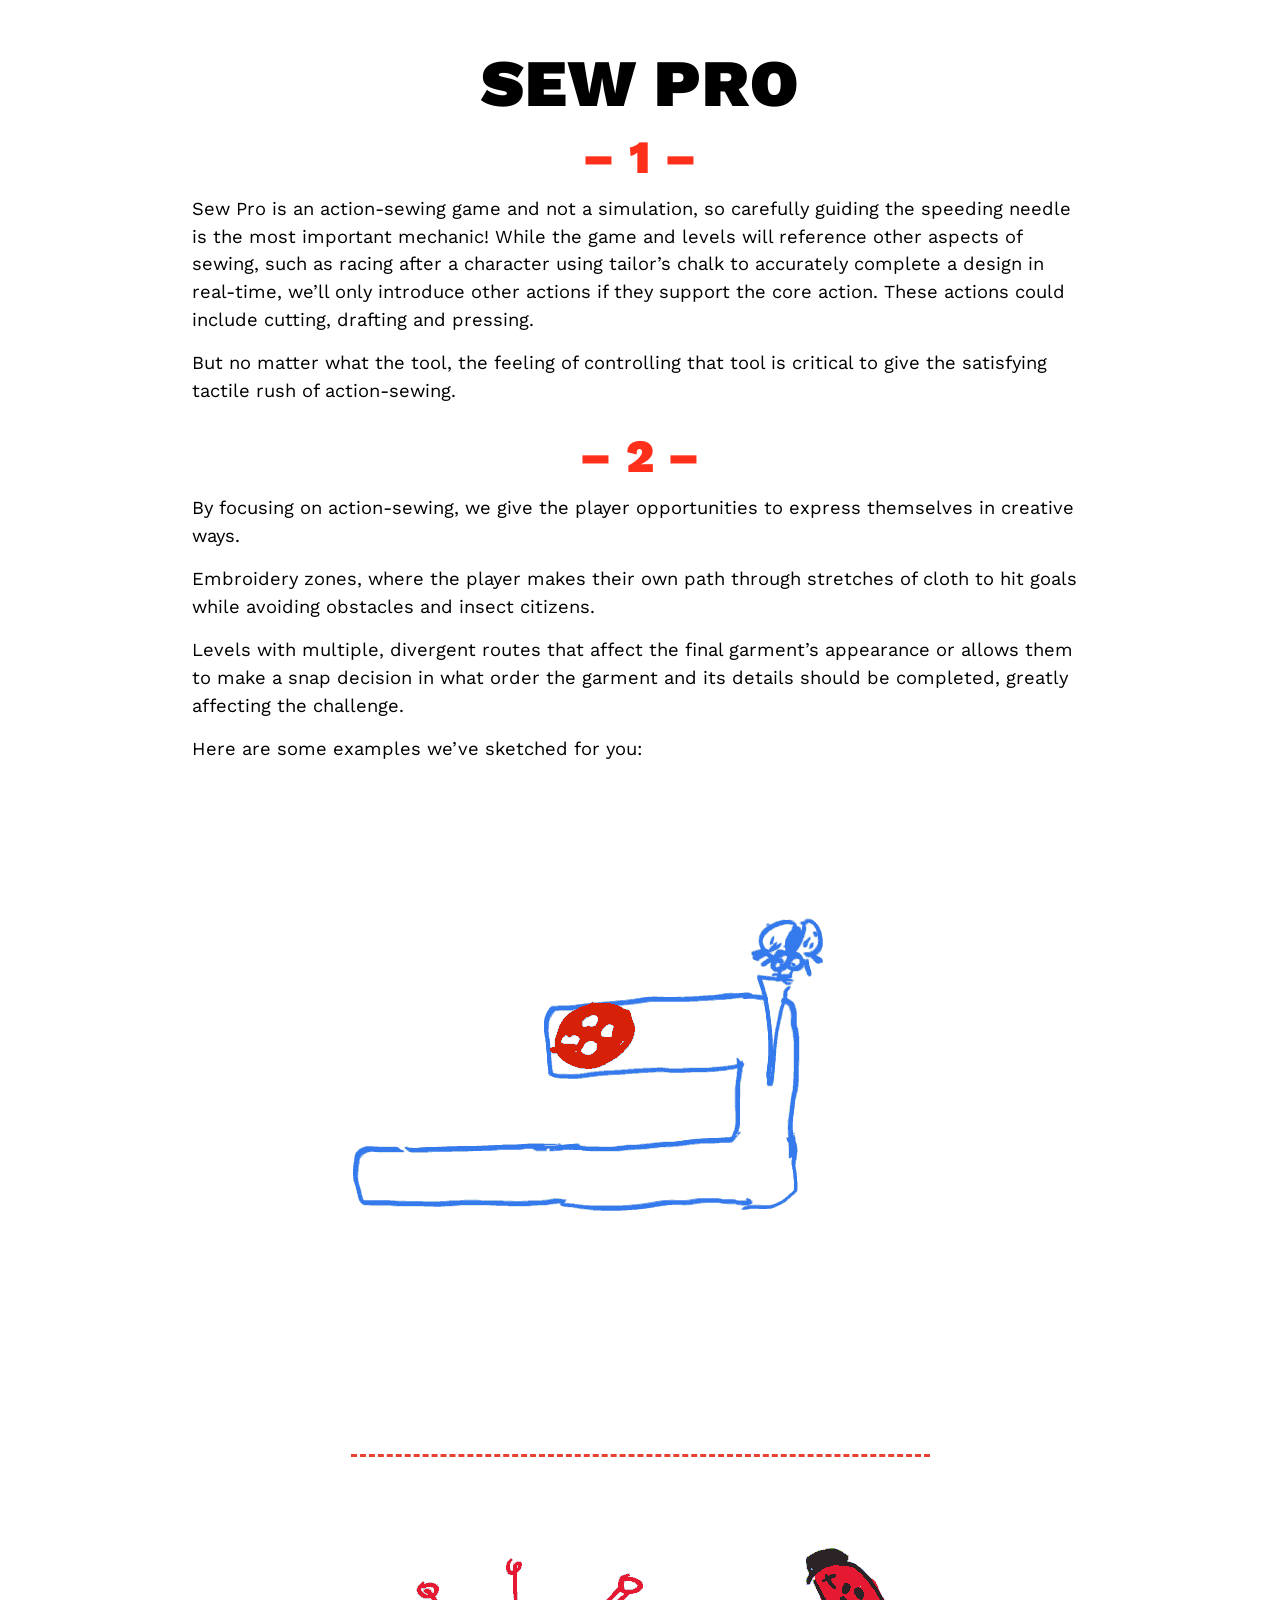
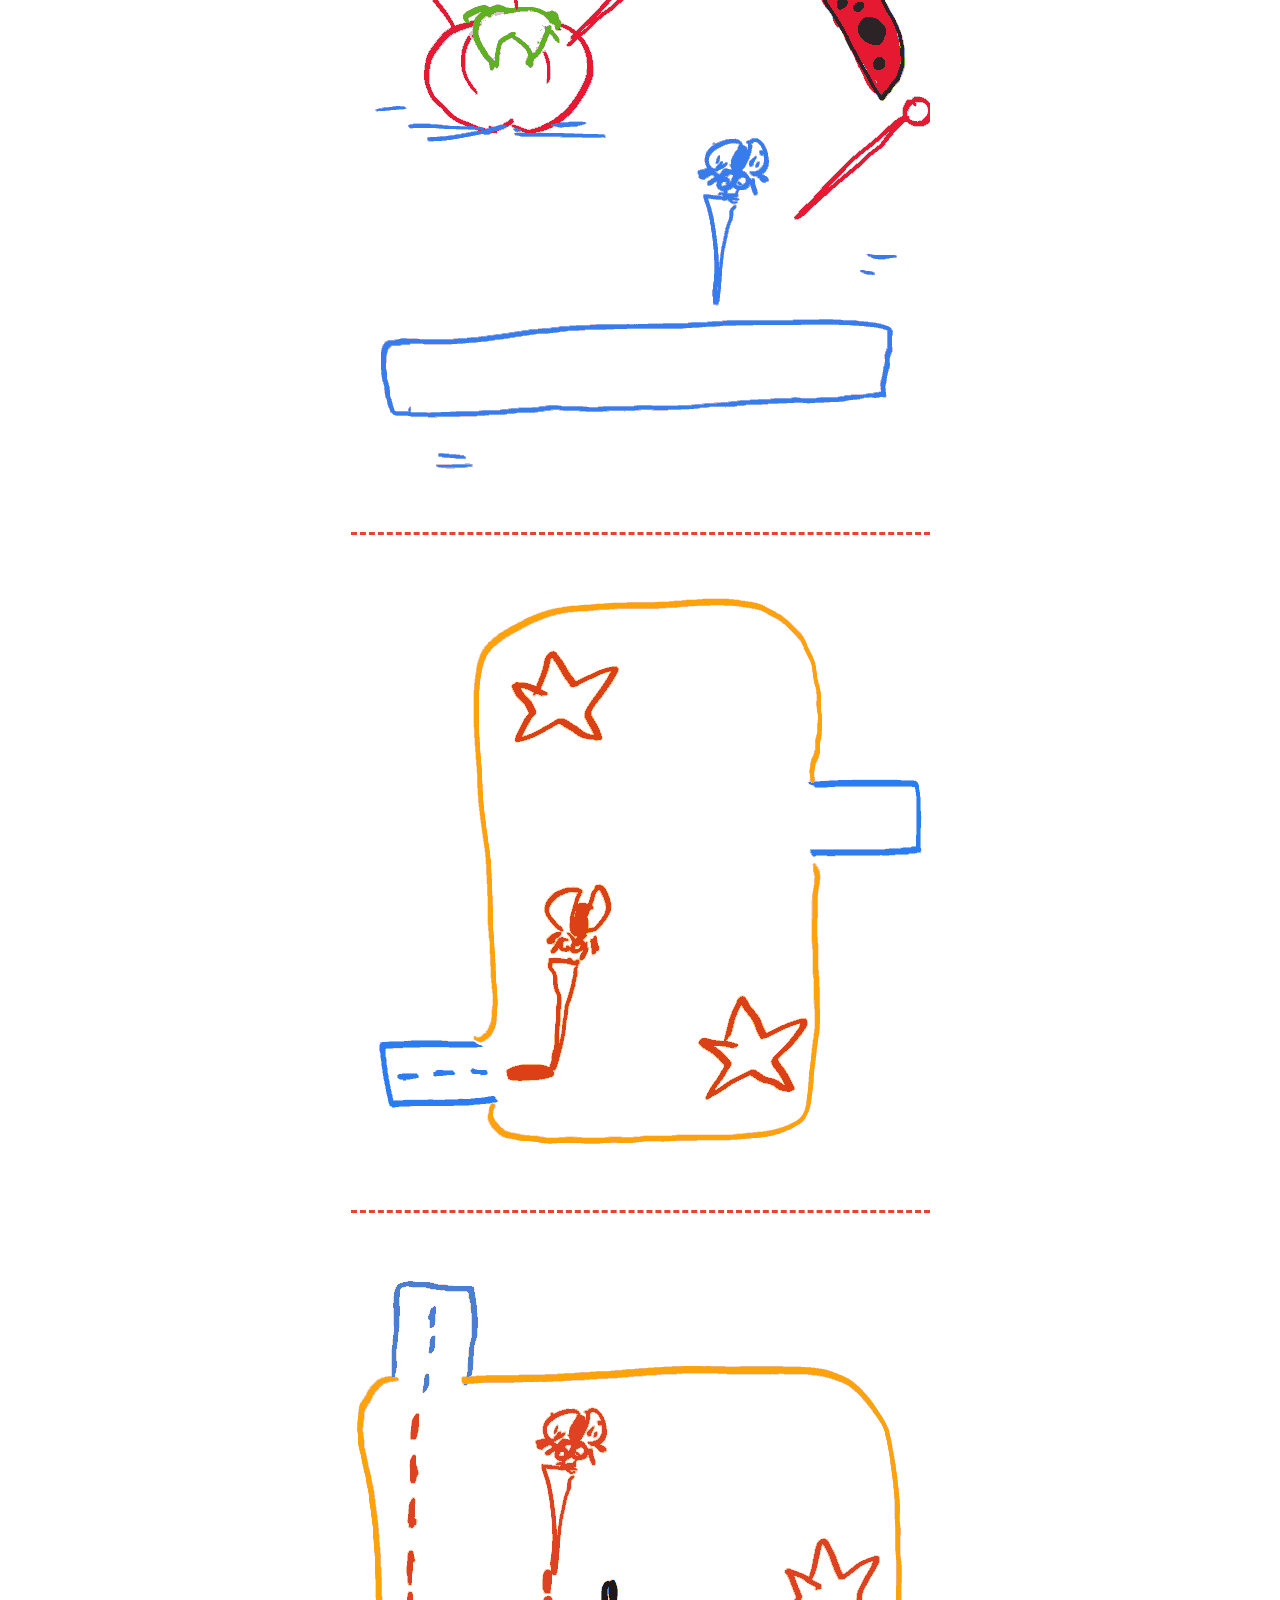
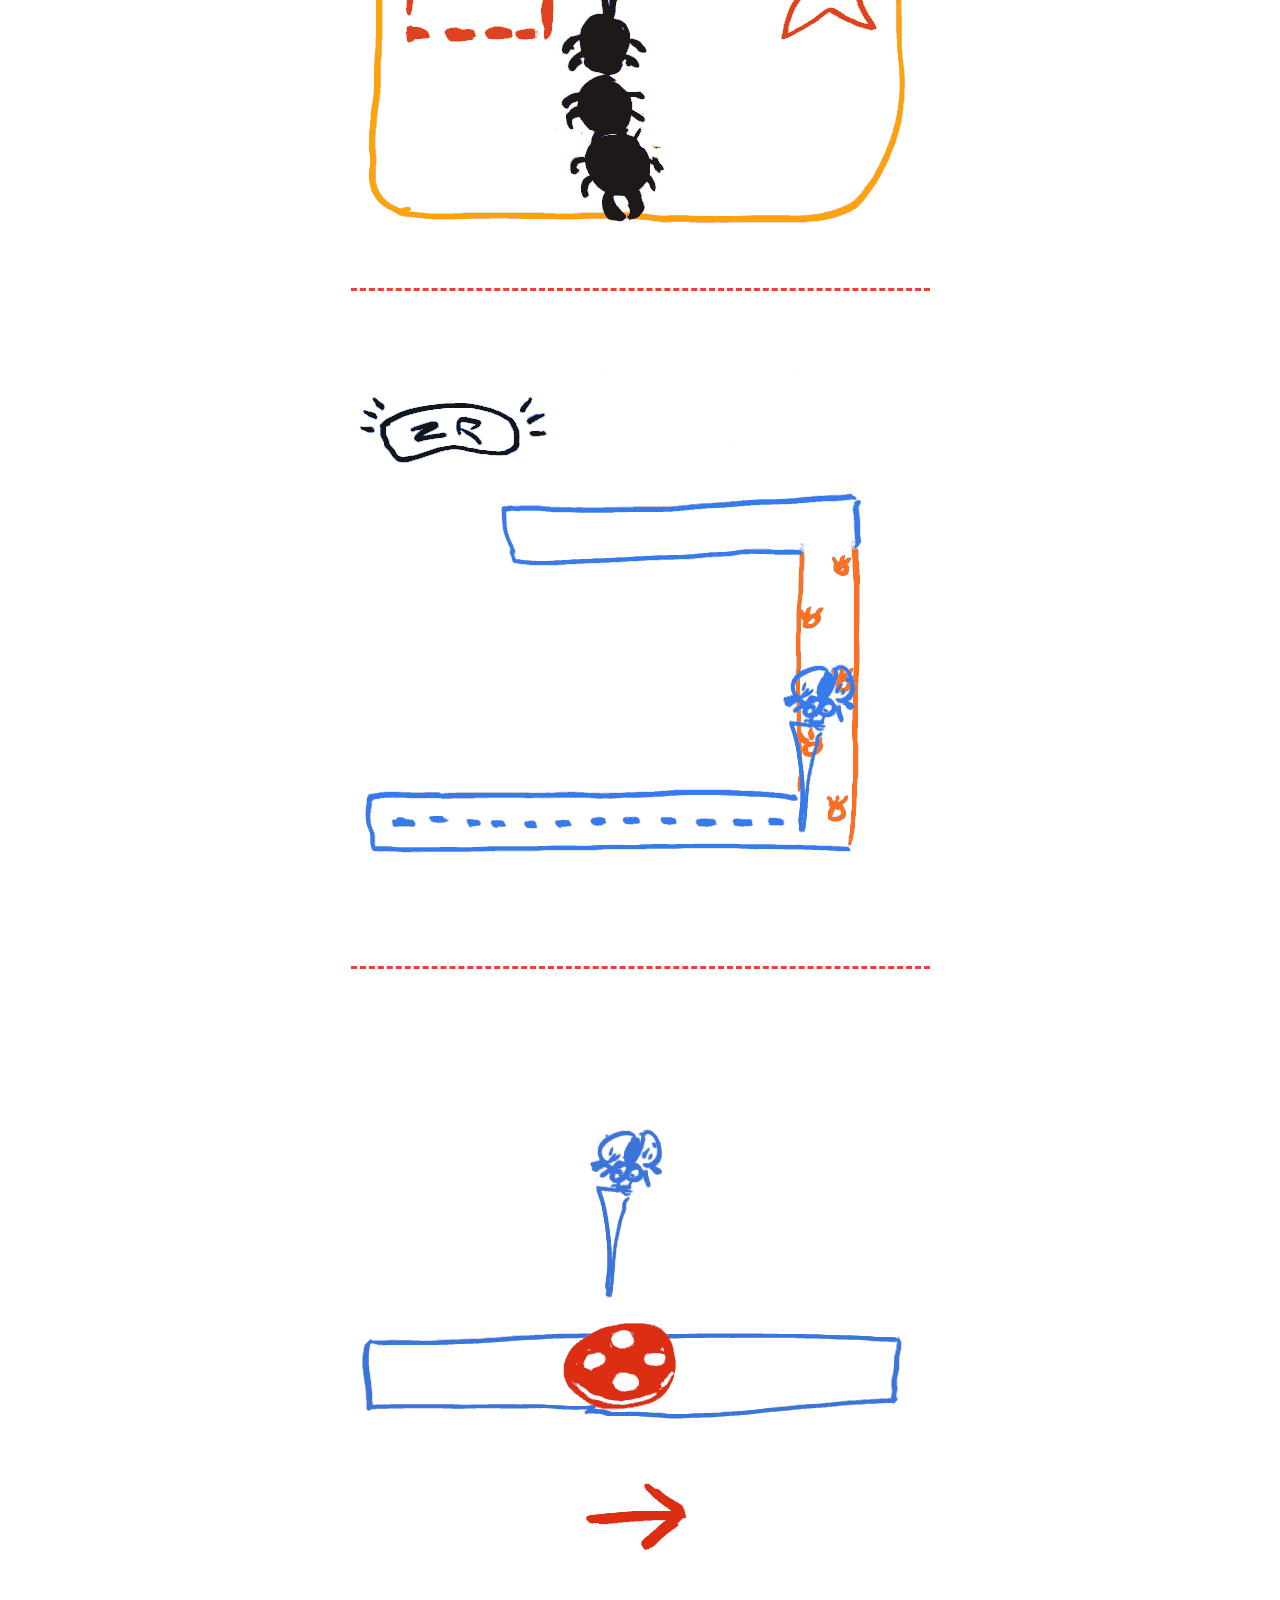
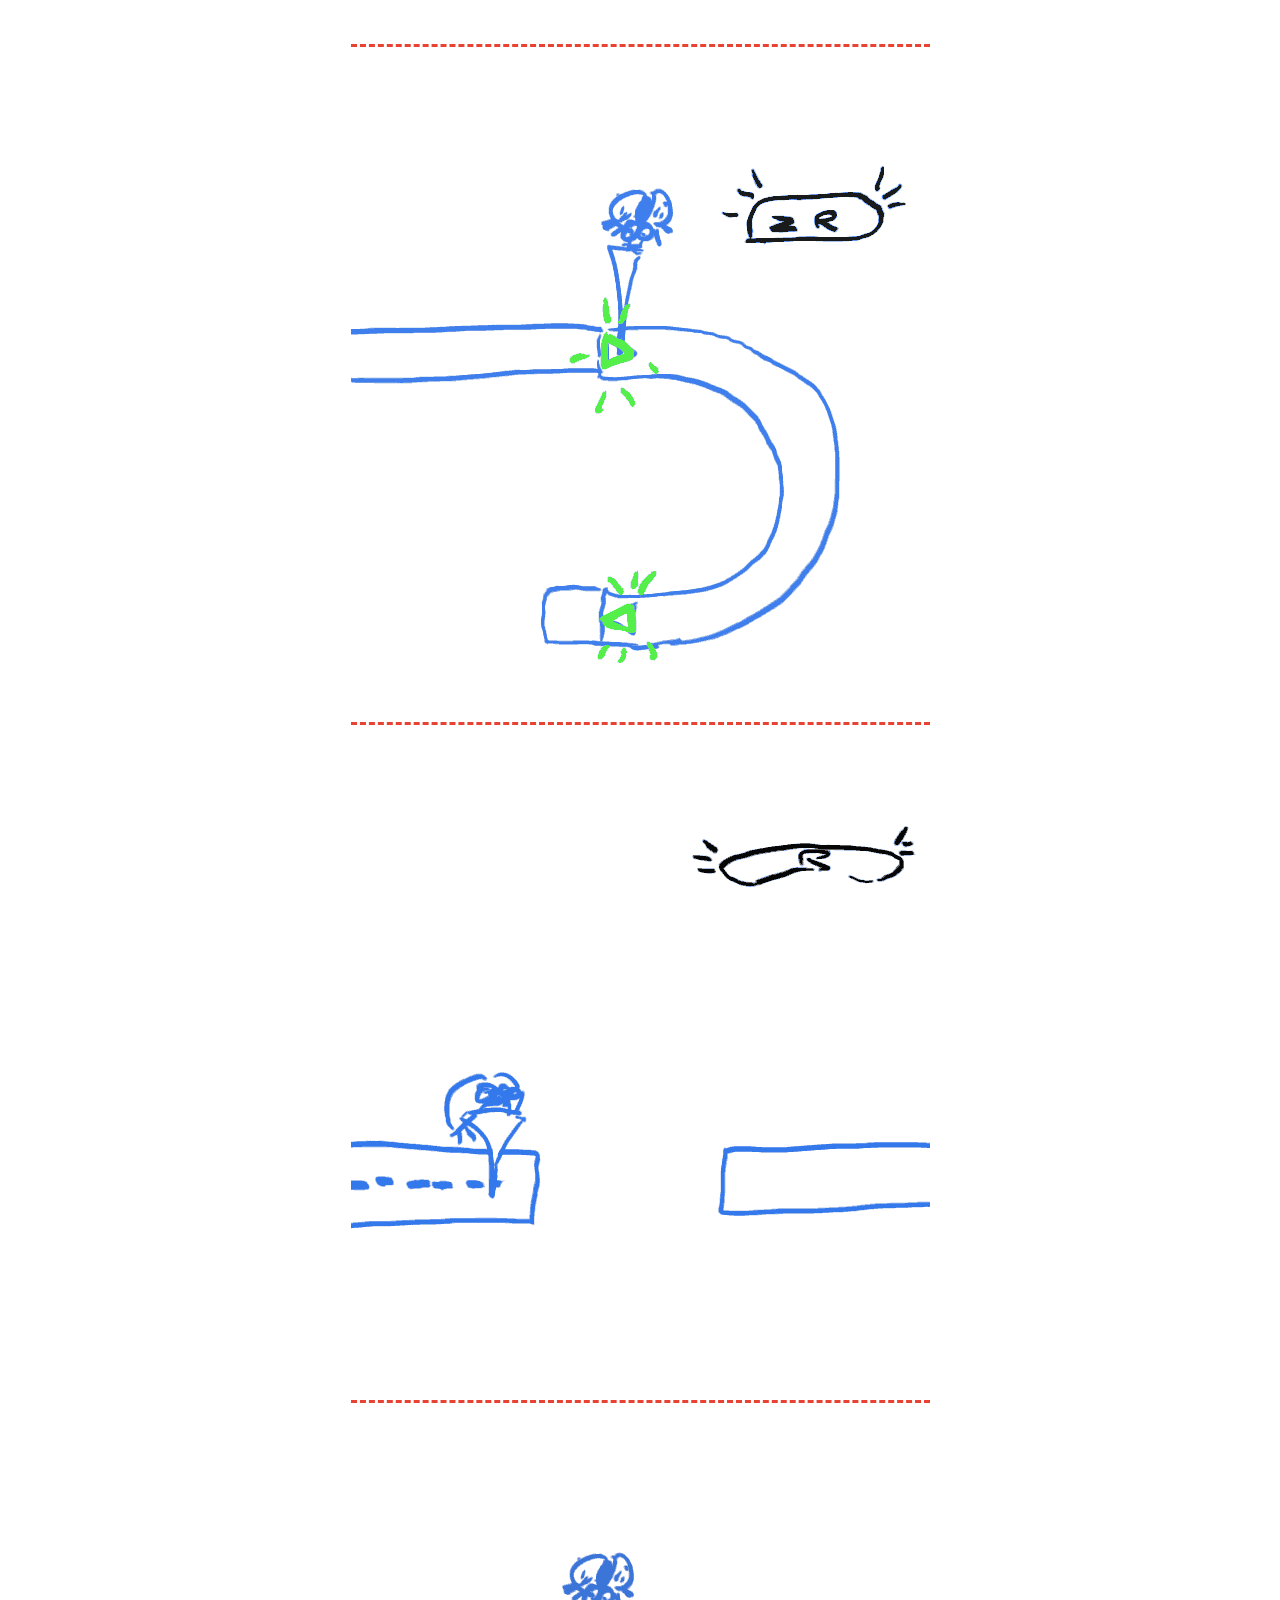
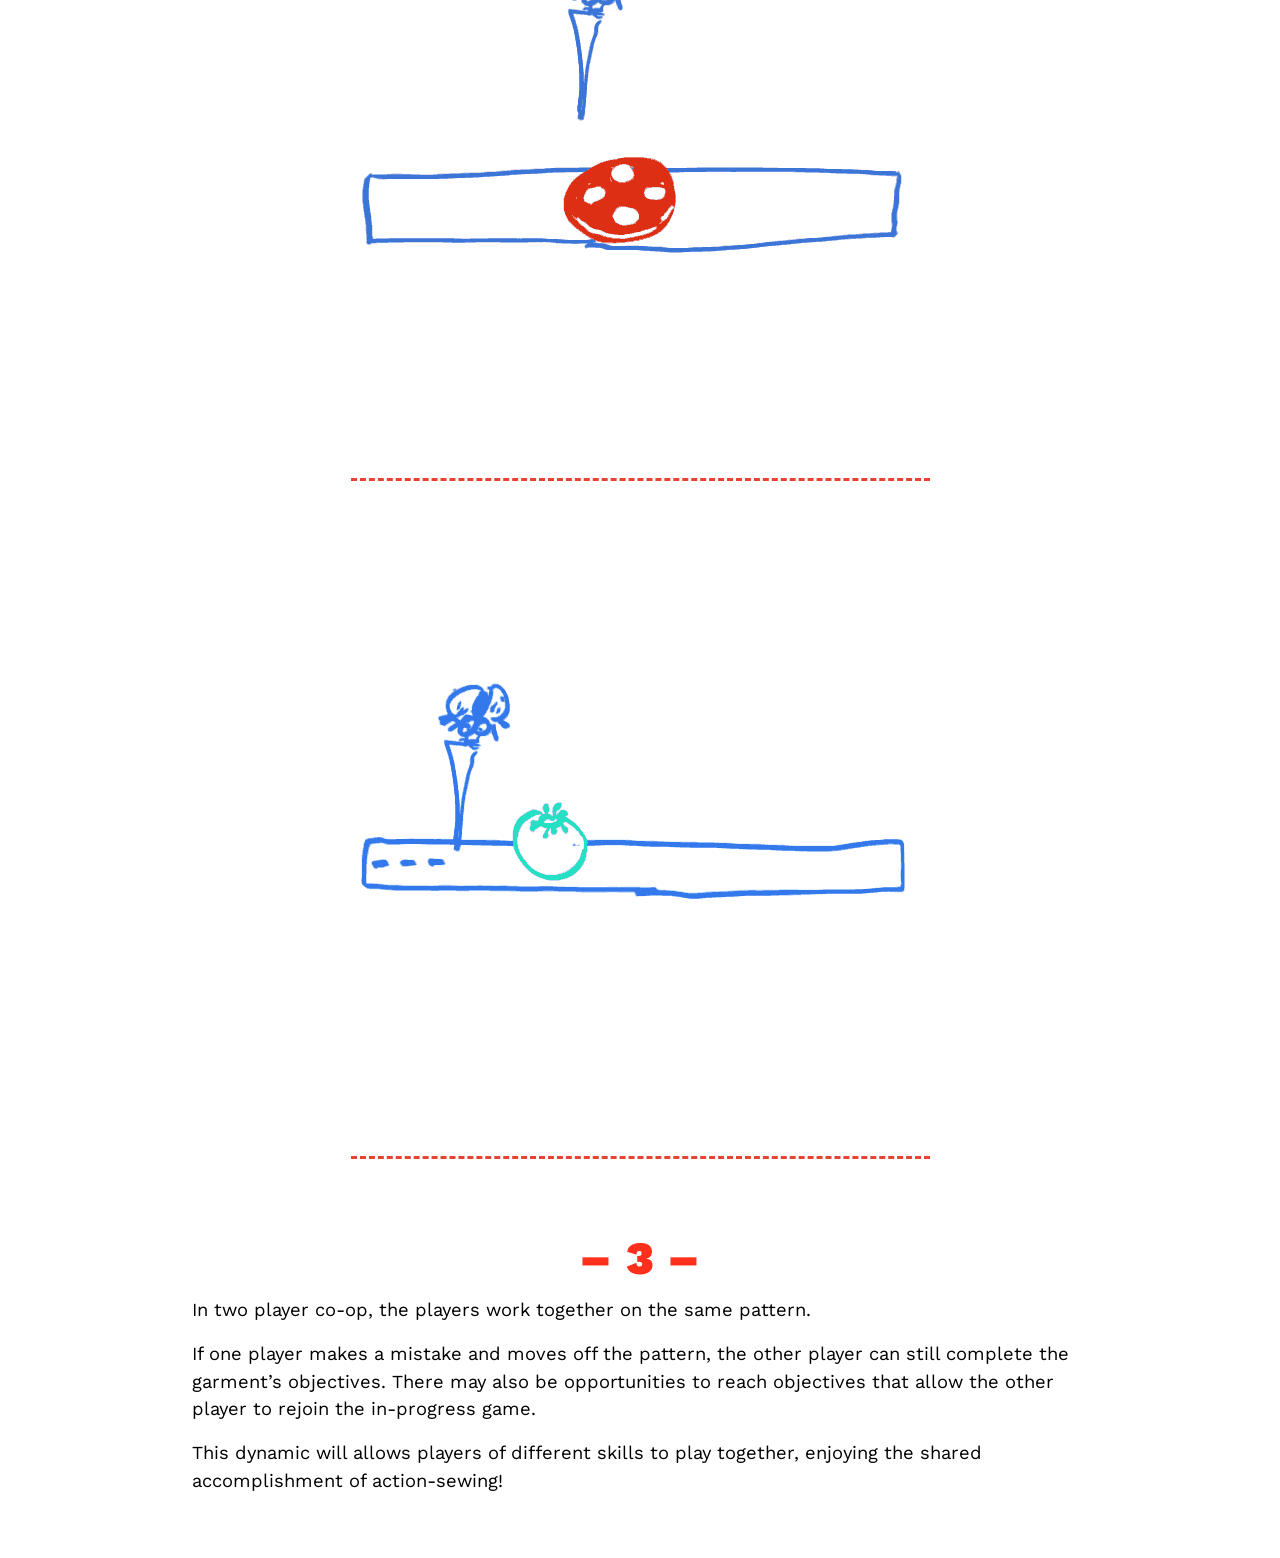
==== index.html @ b336cae3 "Initial content" ====
<!doctype>
<html lang="en-US">
<head>
  <meta charset="utf-8">
  <meta http-equiv="X-UA-Compatible" content="IE=edge">
  <title>Sew Pro</title>
  <meta name="description" content="">
  <meta name="viewport" content="width=device-width, initial-scale=1.0">
  <link rel="icon" href="favicon.png">
  <link rel="stylesheet" href="styles/main.css">
</head>
<body class="home">
  <header>
    <h1>Sew Pro</h1>
  </header>
  <div id="sections">
    <section>
      <div class="container">
        <h2>– 1 –</h2>
        <p>Sew Pro is an action-sewing game and not a simulation, so carefully guiding the speeding needle is the most important mechanic! While the game and levels will reference other aspects of sewing, such as racing after a character using tailor’s chalk to accurately complete a design in real-time, we’ll only introduce other actions if they support the core action. These actions could include cutting, drafting and pressing. </p>
        <p>But no matter what the tool, the feeling of controlling that tool is critical to give the satisfying tactile rush of action-sewing.</p>
        <h2>– 2 –</h2>
        <p>By focusing on action-sewing, we give the player opportunities to express themselves in creative ways. </p>
        <p>Embroidery zones, where the player makes their own path through stretches of cloth to hit goals while avoiding obstacles and insect citizens. </p>
        <p>Levels with multiple, divergent routes that affect the final garment’s appearance or allows them to make a snap decision in what order the garment and its details should be completed, greatly affecting the challenge. </p>
        <p>Here are some examples we’ve sketched for you: </p>
      </div>
    </section>
    <section class="gifs">
      <div class="container">
        <img src="images/image1.gif">
        <img src="images/image2.gif">
        <img src="images/image3.gif">
        <img src="images/image4.gif">
        <img src="images/image5.gif">
        <img src="images/image6.gif">
        <img src="images/image7.gif">
        <img src="images/image8.gif">
        <img src="images/image9.gif">
        <img src="images/image10.gif">
      </div>
    </div>
  </section>
  <section>
    <div class="container">
      <h2>– 3 –</h2>
      <p>In two player co-op, the players work together on the same pattern. </p>
      <p>If one player makes a mistake and moves off the pattern, the other player can still complete the garment’s objectives. There may also be opportunities to reach objectives that allow the other player to rejoin the in-progress game.</p>
      <p>This dynamic will allows players of different skills to play together, enjoying the shared accomplishment of action-sewing! </p>
    </div>
  </section>
</div>
</body>
</html>
---- styles/main.css ----
@import url('https://fonts.googleapis.com/css?family=Work+Sans:400,700');:root{--space:1.5em;--space-lg:2em;--bg-color:#fff}body{font-family:'Work Sans', sans-serif;background:#fff;color:#000;font-size:calc(12px + .5vw);font-style:normal;line-height:1.52;text-rendering:optimizeLegibility;padding:3rem 0;margin:0 auto}li,p{line-height:1.5;margin:0 0 1rem}li b,p b{font-weight:900;color:#FF301B}.container{margin:0 4vw;max-width:70vw;margin:0 auto}.gifs{margin-bottom:4rem}.header{font-weight:900;letter-spacing:0.07vw;line-height:4rem;margin:0;padding:0.2rem 0.4rem 0.4rem;text-align:center;text-transform:uppercase}h1{font-weight:900;letter-spacing:0.07vw;line-height:4rem;margin:0;padding:0.2rem 0.4rem 0.4rem;text-align:center;text-transform:uppercase;color:#000;font-size:calc(60px + .5vw)}h2{font-weight:900;letter-spacing:0.07vw;line-height:4rem;margin:0;padding:0.2rem 0.4rem 0.4rem;text-align:center;text-transform:uppercase;color:#FF301B;font-size:calc(40px + .5vw)}img{max-width:100%;text-align:center;display:block;margin:0 auto;padding:3rem 0;border-bottom:#e84332 dashed}
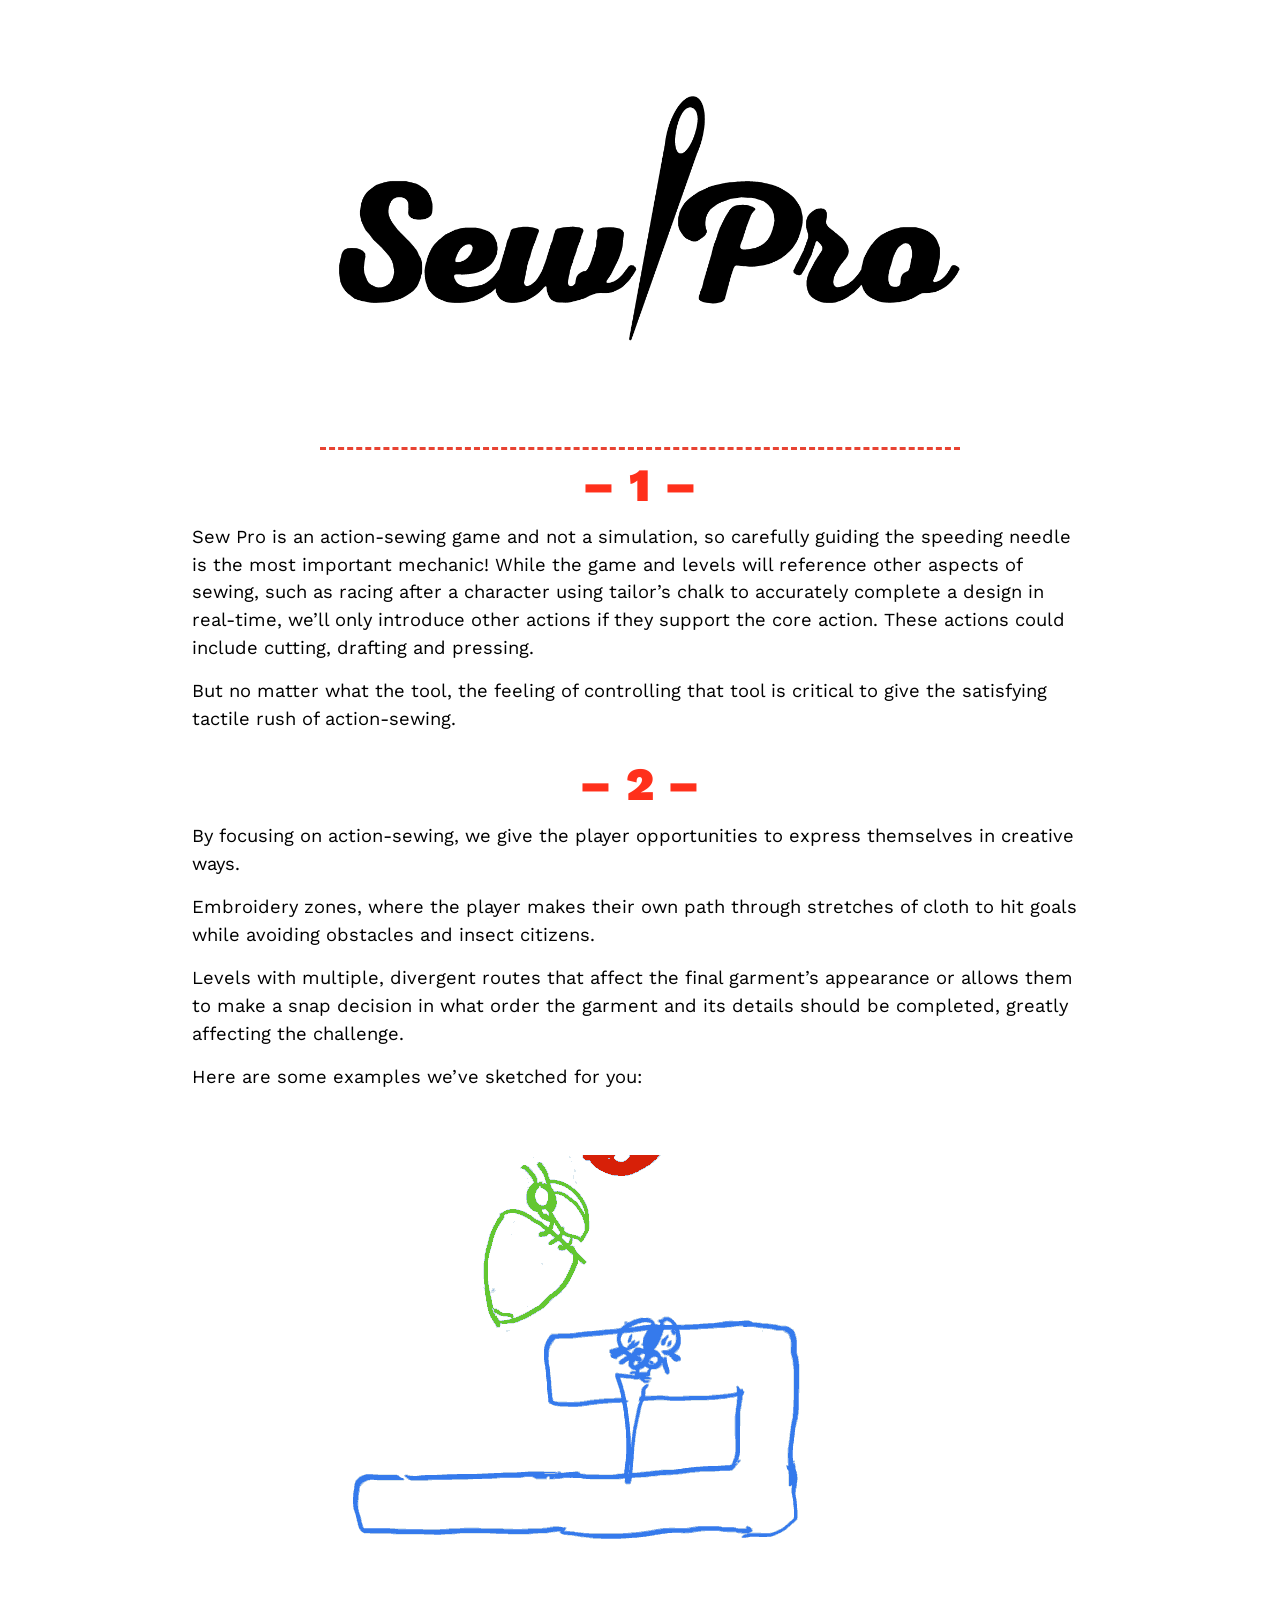
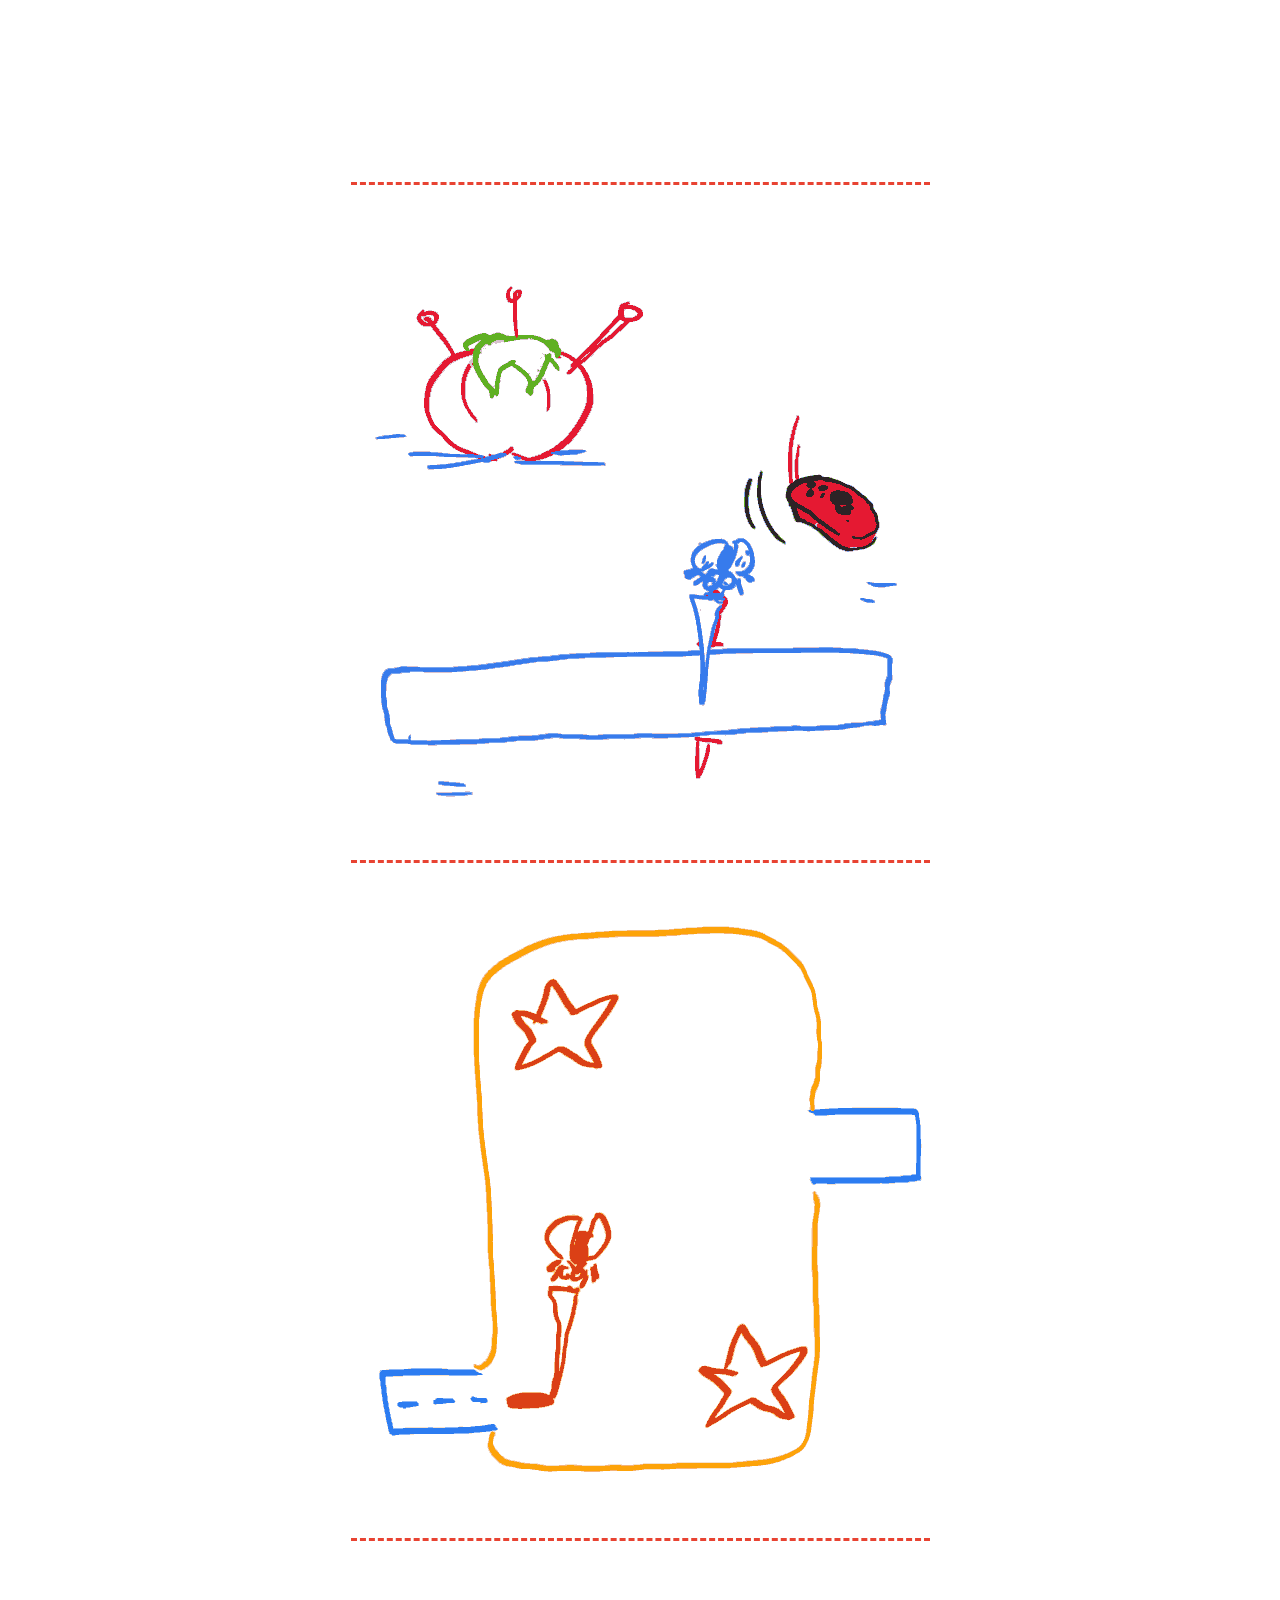
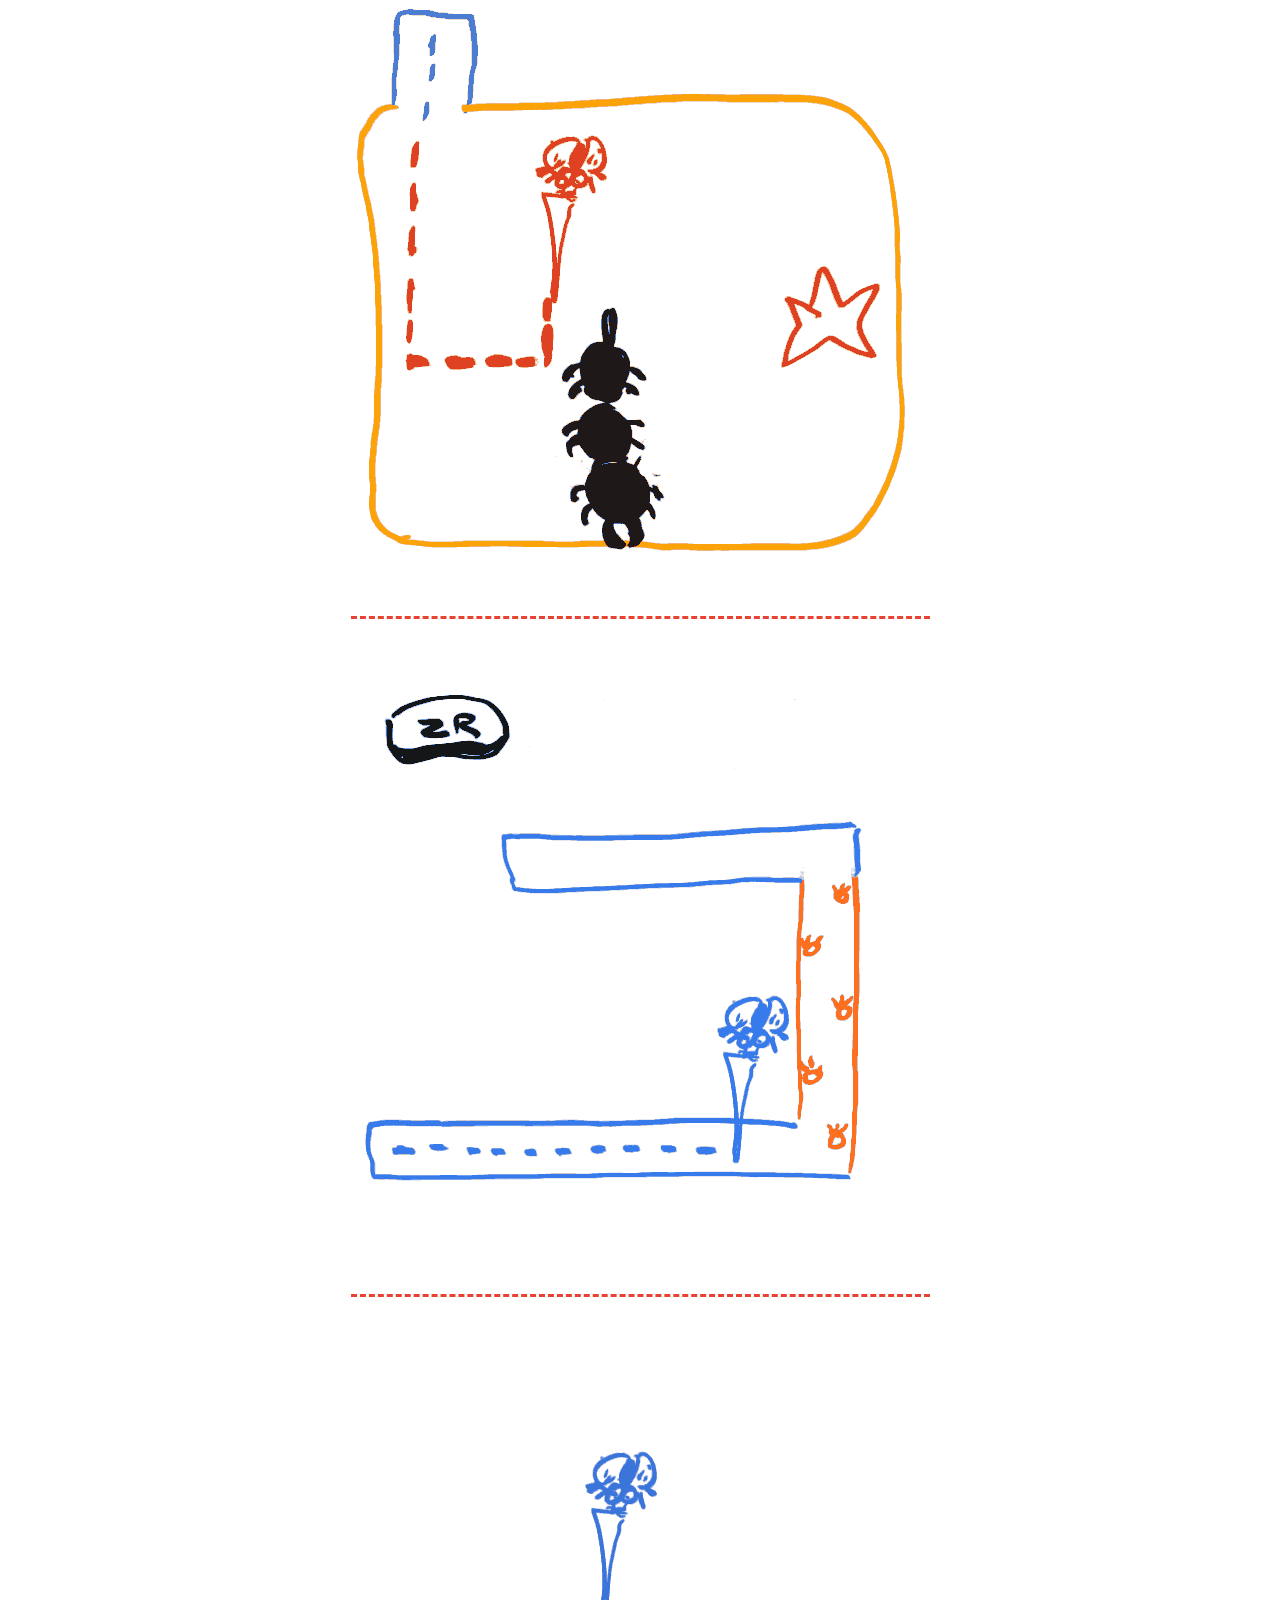
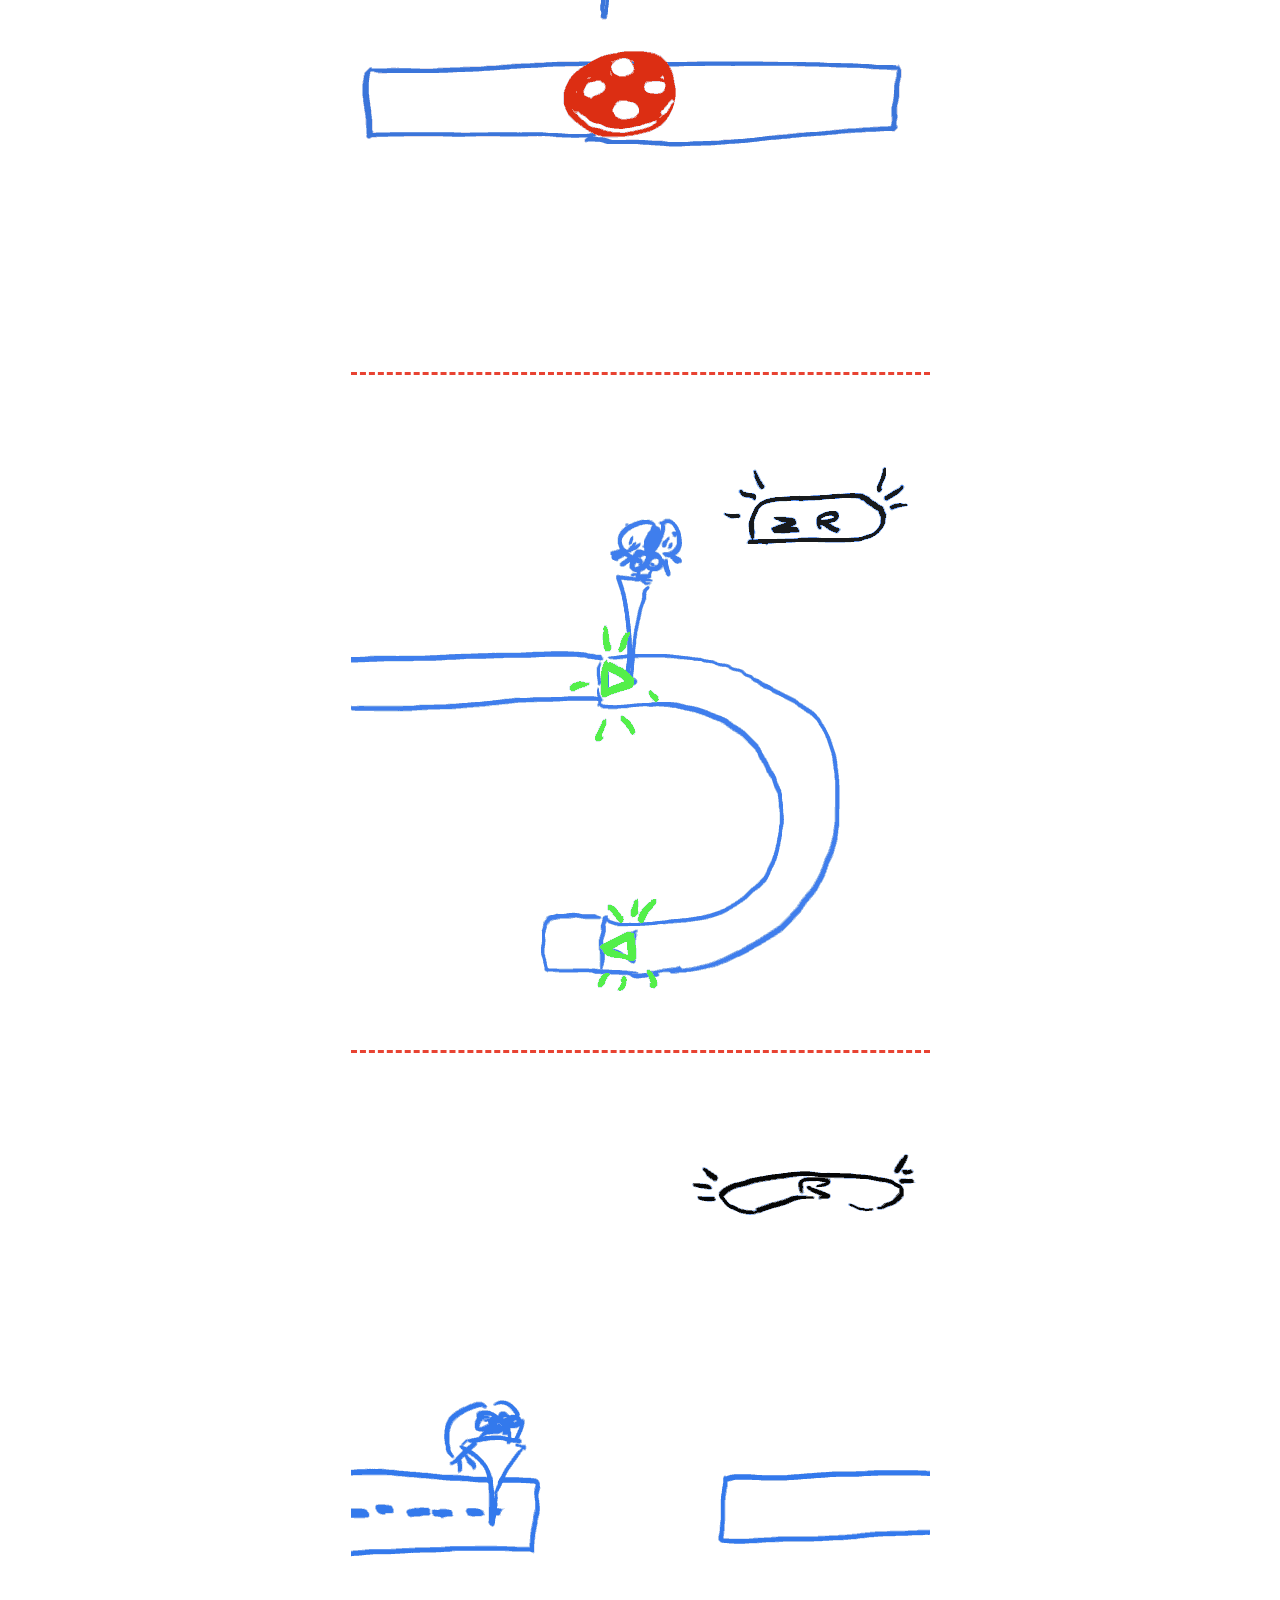
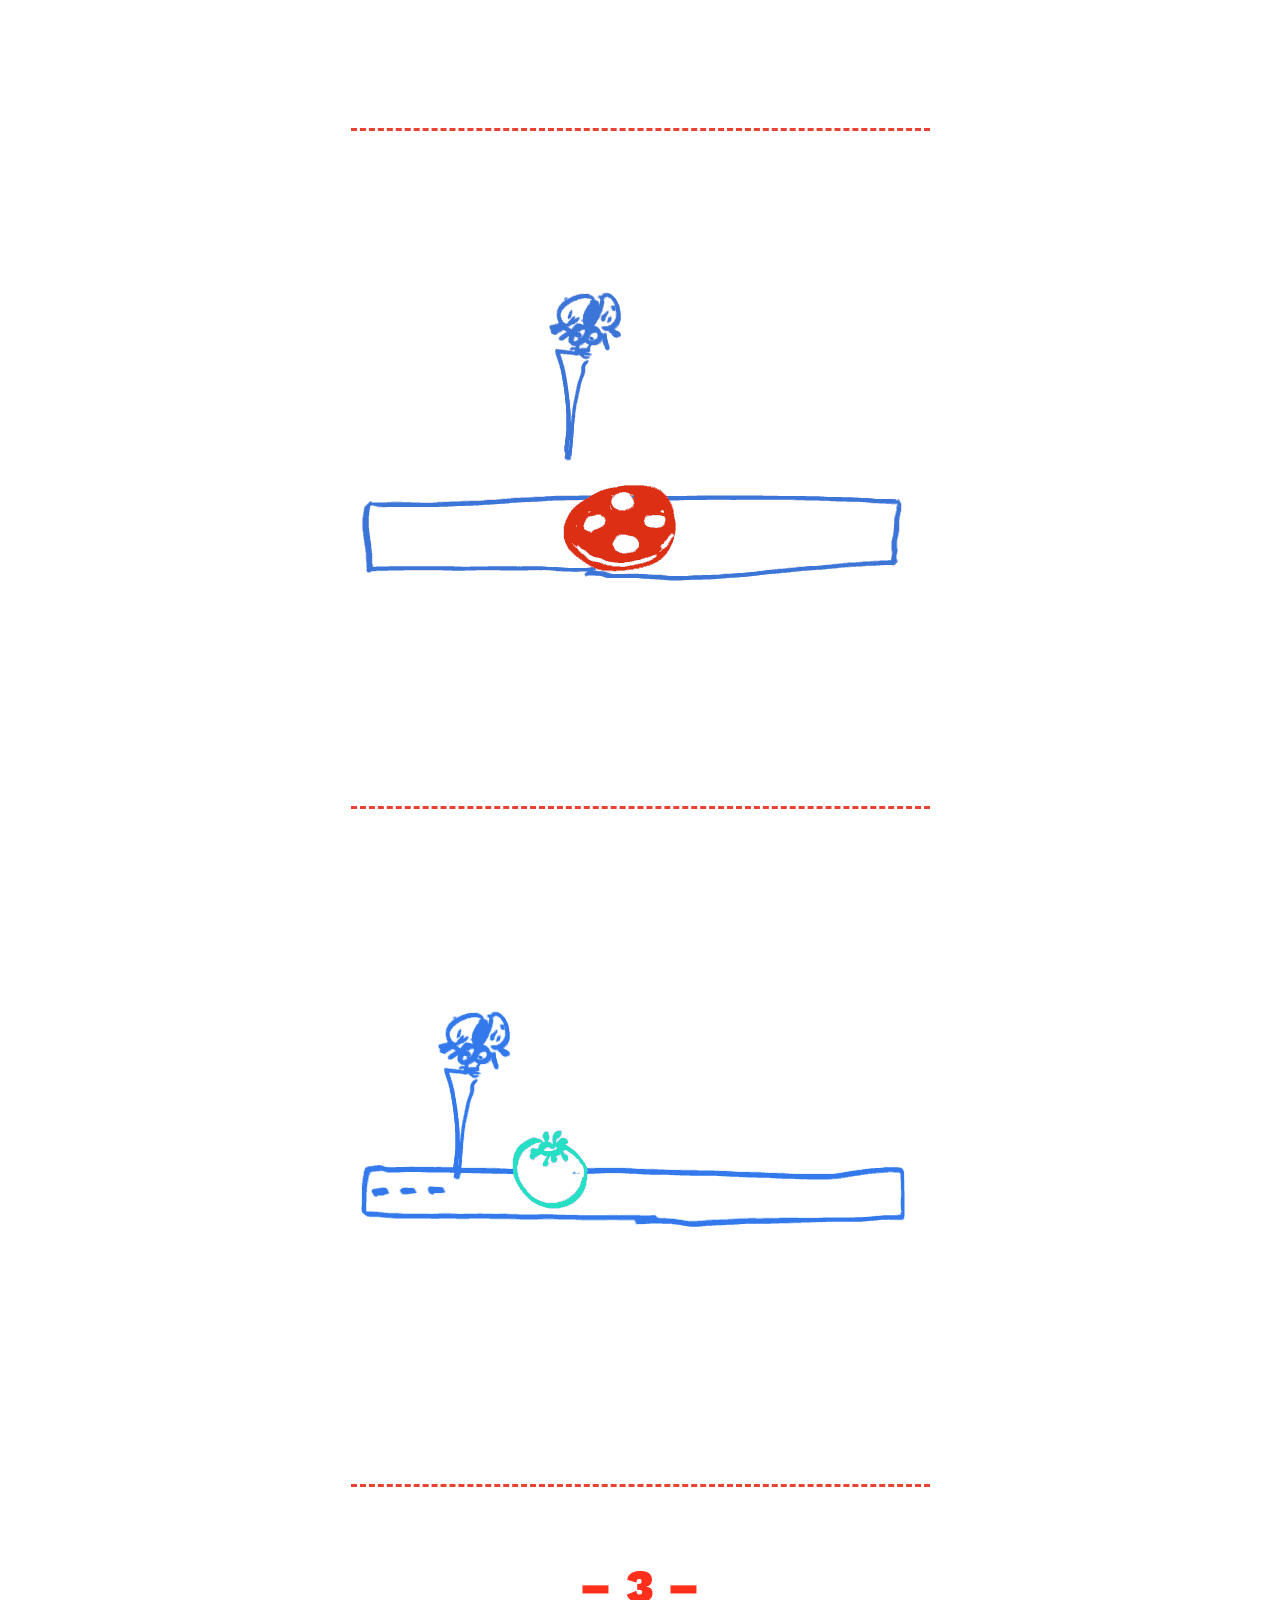
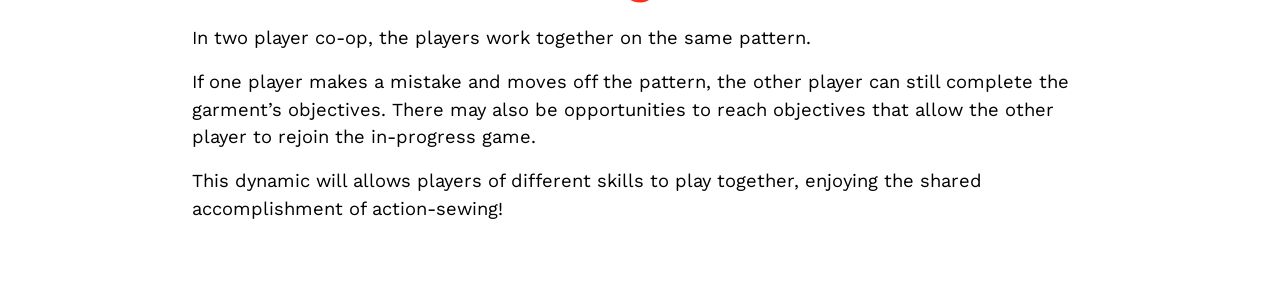
==== commit 9db497e5: "Add logo" ====
--- a/index.html
+++ b/index.html
@@ -11,7 +11,8 @@
 </head>
 <body class="home">
   <header>
-    <h1>Sew Pro</h1>
+    <img src="images/sewpro-logo.png" alt="sewpro-logo" width="50%">
+
   </header>
   <div id="sections">
     <section>
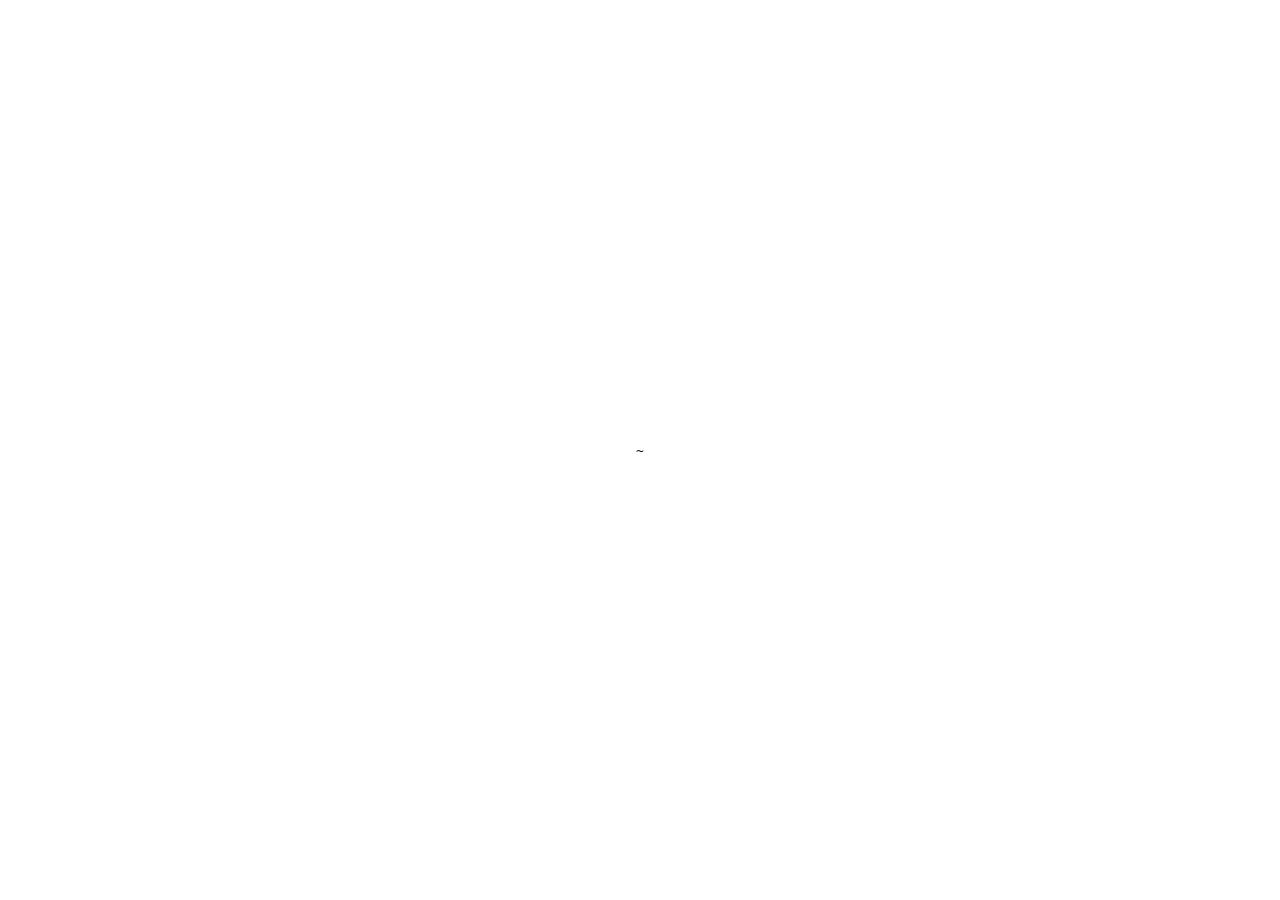
==== commit 28e1d1eb: "Fix certificate provisioning with an index page." ====
--- a/index.html
+++ b/index.html
@@ -1,55 +1,19 @@
-<!doctype>
+<!doctype html>
 <html lang="en-US">
 <head>
   <meta charset="utf-8">
   <meta http-equiv="X-UA-Compatible" content="IE=edge">
-  <title>Sew Pro</title>
-  <meta name="description" content="">
+  <title>Future Crew</title>
   <meta name="viewport" content="width=device-width, initial-scale=1.0">
-  <link rel="icon" href="favicon.png">
   <link rel="stylesheet" href="styles/main.css">
 </head>
-<body class="home">
-  <header>
-    <img src="images/sewpro-logo.png" alt="sewpro-logo" width="50%">
+<body>
+  <div id="content">
+    <div class="container">
 
-  </header>
-  <div id="sections">
-    <section>
-      <div class="container">
-        <h2>– 1 –</h2>
-        <p>Sew Pro is an action-sewing game and not a simulation, so carefully guiding the speeding needle is the most important mechanic! While the game and levels will reference other aspects of sewing, such as racing after a character using tailor’s chalk to accurately complete a design in real-time, we’ll only introduce other actions if they support the core action. These actions could include cutting, drafting and pressing. </p>
-        <p>But no matter what the tool, the feeling of controlling that tool is critical to give the satisfying tactile rush of action-sewing.</p>
-        <h2>– 2 –</h2>
-        <p>By focusing on action-sewing, we give the player opportunities to express themselves in creative ways. </p>
-        <p>Embroidery zones, where the player makes their own path through stretches of cloth to hit goals while avoiding obstacles and insect citizens. </p>
-        <p>Levels with multiple, divergent routes that affect the final garment’s appearance or allows them to make a snap decision in what order the garment and its details should be completed, greatly affecting the challenge. </p>
-        <p>Here are some examples we’ve sketched for you: </p>
-      </div>
-    </section>
-    <section class="gifs">
-      <div class="container">
-        <img src="images/image1.gif">
-        <img src="images/image2.gif">
-        <img src="images/image3.gif">
-        <img src="images/image4.gif">
-        <img src="images/image5.gif">
-        <img src="images/image6.gif">
-        <img src="images/image7.gif">
-        <img src="images/image8.gif">
-        <img src="images/image9.gif">
-        <img src="images/image10.gif">
-      </div>
+      <pre>~</pre>
     </div>
-  </section>
-  <section>
-    <div class="container">
-      <h2>– 3 –</h2>
-      <p>In two player co-op, the players work together on the same pattern. </p>
-      <p>If one player makes a mistake and moves off the pattern, the other player can still complete the garment’s objectives. There may also be opportunities to reach objectives that allow the other player to rejoin the in-progress game.</p>
-      <p>This dynamic will allows players of different skills to play together, enjoying the shared accomplishment of action-sewing! </p>
-    </div>
-  </section>
-</div>
+  </div>
+
 </body>
 </html>
--- a/styles/main.css
+++ b/styles/main.css
@@ -1 +1 @@
-@import url('https://fonts.googleapis.com/css?family=Work+Sans:400,700');:root{--space:1.5em;--space-lg:2em;--bg-color:#fff}body{font-family:'Work Sans', sans-serif;background:#fff;color:#000;font-size:calc(12px + .5vw);font-style:normal;line-height:1.52;text-rendering:optimizeLegibility;padding:3rem 0;margin:0 auto}li,p{line-height:1.5;margin:0 0 1rem}li b,p b{font-weight:900;color:#FF301B}.container{margin:0 4vw;max-width:70vw;margin:0 auto}.gifs{margin-bottom:4rem}.header{font-weight:900;letter-spacing:0.07vw;line-height:4rem;margin:0;padding:0.2rem 0.4rem 0.4rem;text-align:center;text-transform:uppercase}h1{font-weight:900;letter-spacing:0.07vw;line-height:4rem;margin:0;padding:0.2rem 0.4rem 0.4rem;text-align:center;text-transform:uppercase;color:#000;font-size:calc(60px + .5vw)}h2{font-weight:900;letter-spacing:0.07vw;line-height:4rem;margin:0;padding:0.2rem 0.4rem 0.4rem;text-align:center;text-transform:uppercase;color:#FF301B;font-size:calc(40px + .5vw)}img{max-width:100%;text-align:center;display:block;margin:0 auto;padding:3rem 0;border-bottom:#e84332 dashed}+:root{--space:1.5em;--space-lg:2em;--bg-color:#fff}body{height:100vh;width:100vw;margin:0;padding:0}#content{display:-webkit-box;display:-webkit-flex;display:-ms-flexbox;display:flex;-webkit-flex-wrap:wrap;-ms-flex-wrap:wrap;flex-wrap:wrap;list-style:none;margin:0;padding:0;-webkit-box-align:center;-webkit-align-items:center;-ms-flex-align:center;align-items:center;height:100vh}.container{-webkit-box-flex:1;-webkit-flex:1;-ms-flex:1;flex:1;-webkit-align-self:center;-ms-flex-item-align:center;align-self:center;text-align:center}pre{-webkit-align-self:center;-ms-flex-item-align:center;align-self:center}
